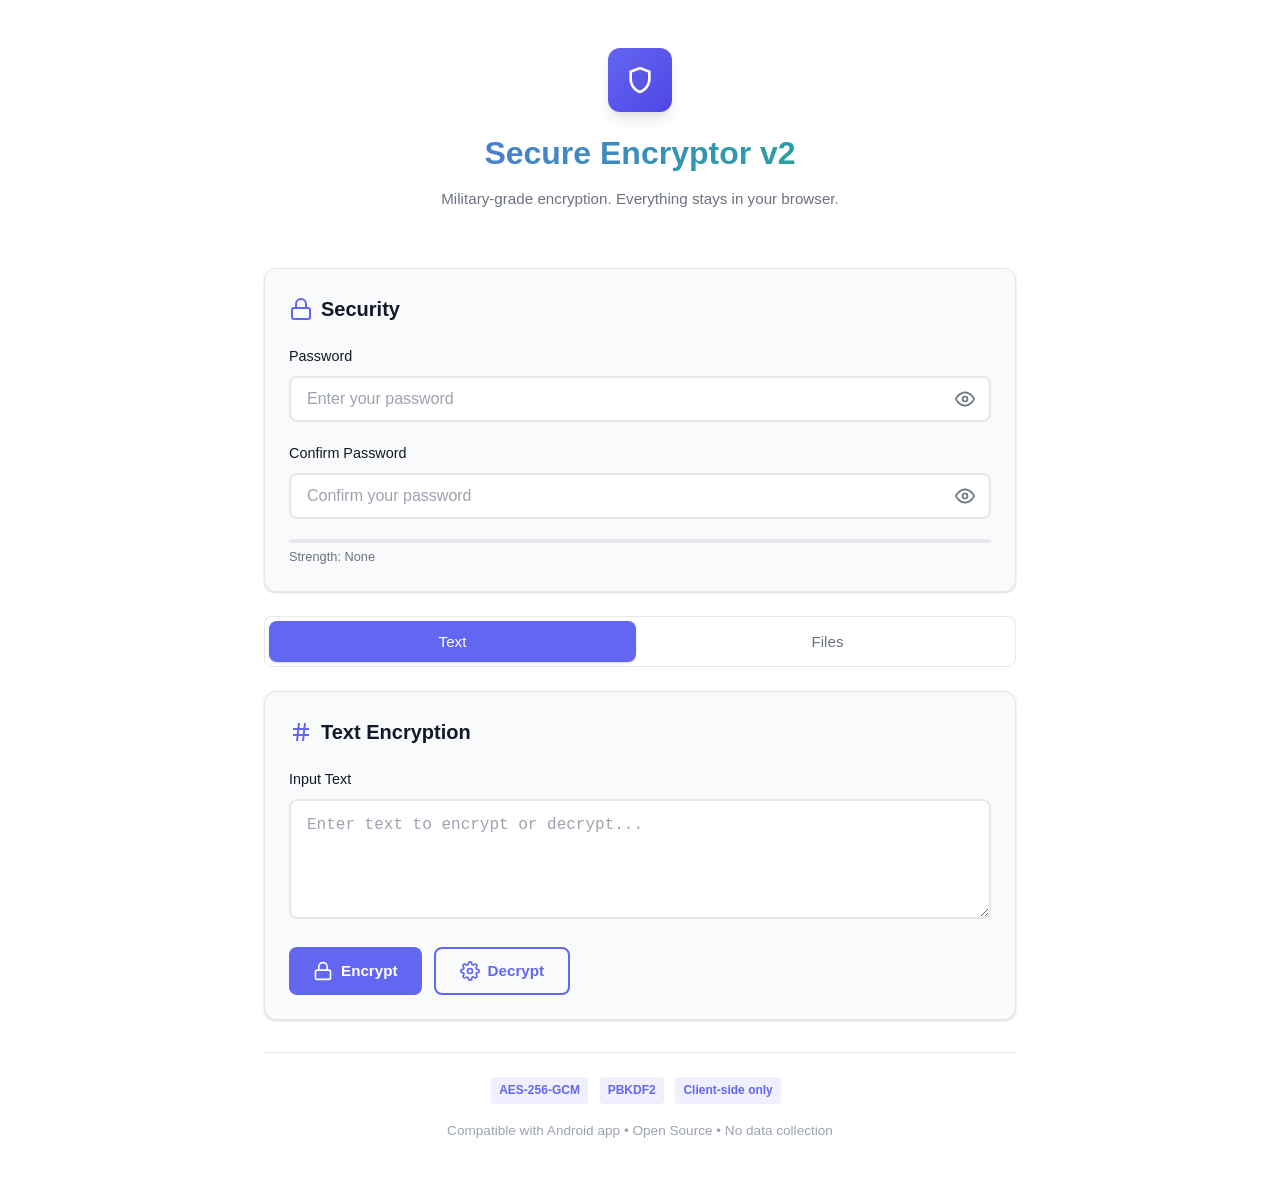
==== index.html @ 576542e4 "Add files via upload" ====
<!DOCTYPE html>
<html lang="en">
<head>
    <meta charset="UTF-8">
    <meta name="viewport" content="width=device-width, initial-scale=1.0">
    <meta name="description" content="Secure Encryptor - Military-grade AES-256-GCM encryption in your browser. No data sent to servers.">
    <meta name="theme-color" content="#6366f1">
    <title>Secure Encryptor v2</title>

    <link rel="stylesheet" href="css/style.css">
    <link rel="manifest" href="manifest.json">
    <link rel="icon" type="image/svg+xml" href="assets/icon.svg">
</head>
<body>
    <div class="container">
        <header>
            <div class="logo">
                <svg viewBox="0 0 24 24" aria-hidden="true">
                    <path d="M12 2L4 5v6.09c0 5.05 3.41 9.76 8 10.91 4.59-1.15 8-5.86 8-10.91V5l-8-3zm6 9.09c0 4-2.55 7.7-6 8.83-3.45-1.13-6-4.82-6-8.83v-4.7l6-2.25 6 2.25v4.7z"/>
                </svg>
            </div>
            <h1>Secure Encryptor v2</h1>
            <p class="subtitle">Military-grade encryption. Everything stays in your browser.</p>
        </header>

        <div id="alert" class="alert" role="alert" aria-live="polite"></div>

        <!-- Security Card -->
        <section class="card">
            <h2 class="card-title">
                <svg width="24" height="24" viewBox="0 0 24 24" fill="none" stroke="currentColor" stroke-width="2" aria-hidden="true">
                    <rect x="3" y="11" width="18" height="11" rx="2" ry="2"/>
                    <path d="M7 11V7a5 5 0 0 1 10 0v4"/>
                </svg>
                Security
            </h2>

            <div class="form-group">
                <label for="password">Password</label>
                <div class="password-wrapper">
                    <input type="password" id="password" placeholder="Enter your password" autocomplete="new-password">
                    <button type="button" class="toggle-password" onclick="app.togglePassword('password')" aria-label="Toggle password visibility">
                        <svg width="20" height="20" viewBox="0 0 24 24" fill="none" stroke="currentColor" stroke-width="2" aria-hidden="true">
                            <path d="M1 12s4-8 11-8 11 8 11 8-4 8-11 8-11-8-11-8z"/>
                            <circle cx="12" cy="12" r="3"/>
                        </svg>
                    </button>
                </div>
            </div>

            <div class="form-group">
                <label for="confirmPassword">Confirm Password</label>
                <div class="password-wrapper">
                    <input type="password" id="confirmPassword" placeholder="Confirm your password" autocomplete="new-password">
                    <button type="button" class="toggle-password" onclick="app.togglePassword('confirmPassword')" aria-label="Toggle password visibility">
                        <svg width="20" height="20" viewBox="0 0 24 24" fill="none" stroke="currentColor" stroke-width="2" aria-hidden="true">
                            <path d="M1 12s4-8 11-8 11 8 11 8-4 8-11 8-11-8-11-8z"/>
                            <circle cx="12" cy="12" r="3"/>
                        </svg>
                    </button>
                </div>
            </div>

            <div class="strength-meter">
                <div class="strength-bar" role="progressbar" aria-valuenow="0" aria-valuemin="0" aria-valuemax="100">
                    <div class="strength-fill" id="strengthFill"></div>
                </div>
                <div class="strength-text" id="strengthText">Strength: None</div>
            </div>
        </section>

        <!-- Tabs -->
        <nav class="tabs" role="tablist" aria-label="Encryption modes">
            <button class="tab active" role="tab" aria-selected="true" id="tab-text" onclick="app.switchTab('text')">Text</button>
            <button class="tab" role="tab" aria-selected="false" id="tab-file" onclick="app.switchTab('file')">Files</button>
        </nav>

        <!-- Text Tab -->
        <section id="textTab" class="tab-content active" role="tabpanel" aria-labelledby="tab-text">
            <div class="card">
                <h2 class="card-title">
                    <svg width="24" height="24" viewBox="0 0 24 24" fill="none" stroke="currentColor" stroke-width="2" aria-hidden="true">
                        <line x1="4" y1="9" x2="20" y2="9"/>
                        <line x1="4" y1="15" x2="20" y2="15"/>
                        <line x1="10" y1="3" x2="8" y2="21"/>
                        <line x1="16" y1="3" x2="14" y2="21"/>
                    </svg>
                    Text Encryption
                </h2>

                <div class="form-group">
                    <label for="inputText">Input Text</label>
                    <textarea id="inputText" placeholder="Enter text to encrypt or decrypt..."></textarea>
                </div>

                <div class="button-group">
                    <button class="btn-primary" onclick="app.encryptText()">
                        <svg width="20" height="20" viewBox="0 0 24 24" fill="none" stroke="currentColor" stroke-width="2" aria-hidden="true">
                            <rect x="3" y="11" width="18" height="11" rx="2" ry="2"/>
                            <path d="M7 11V7a5 5 0 0 1 10 0v4"/>
                        </svg>
                        Encrypt
                    </button>
                    <button class="btn-secondary" onclick="app.decryptText()">
                        <svg width="20" height="20" viewBox="0 0 24 24" fill="none" stroke="currentColor" stroke-width="2" aria-hidden="true">
                            <circle cx="12" cy="12" r="3"/>
                            <path d="M19.4 15a1.65 1.65 0 0 0 .33 1.82l.06.06a2 2 0 0 1 0 2.83 2 2 0 0 1-2.83 0l-.06-.06a1.65 1.65 0 0 0-1.82-.33 1.65 1.65 0 0 0-1 1.51V21a2 2 0 0 1-2 2 2 2 0 0 1-2-2v-.09A1.65 1.65 0 0 0 9 19.4a1.65 1.65 0 0 0-1.82.33l-.06.06a2 2 0 0 1-2.83 0 2 2 0 0 1 0-2.83l.06-.06a1.65 1.65 0 0 0 .33-1.82 1.65 1.65 0 0 0-1.51-1H3a2 2 0 0 1-2-2 2 2 0 0 1 2-2h.09A1.65 1.65 0 0 0 4.6 9a1.65 1.65 0 0 0-.33-1.82l-.06-.06a2 2 0 0 1 0-2.83 2 2 0 0 1 2.83 0l.06.06a1.65 1.65 0 0 0 1.82.33H9a1.65 1.65 0 0 0 1-1.51V3a2 2 0 0 1 2-2 2 2 0 0 1 2 2v.09a1.65 1.65 0 0 0 1 1.51 1.65 1.65 0 0 0 1.82-.33l.06-.06a2 2 0 0 1 2.83 0 2 2 0 0 1 0 2.83l-.06.06a1.65 1.65 0 0 0-.33 1.82V9a1.65 1.65 0 0 0 1.51 1H21a2 2 0 0 1 2 2 2 2 0 0 1-2 2h-.09a1.65 1.65 0 0 0-1.51 1z"/>
                        </svg>
                        Decrypt
                    </button>
                </div>

                <div id="textResult" class="result-box" aria-live="polite"></div>

                <div class="button-group" id="textResultActions" style="display: none;">
                    <button class="btn-text" onclick="app.copyResult()">
                        <svg width="20" height="20" viewBox="0 0 24 24" fill="none" stroke="currentColor" stroke-width="2" aria-hidden="true">
                            <rect x="9" y="9" width="13" height="13" rx="2" ry="2"/>
                            <path d="M5 15H4a2 2 0 0 1-2-2V4a2 2 0 0 1 2-2h9a2 2 0 0 1 2 2v1"/>
                        </svg>
                        Copy
                    </button>
                    <button class="btn-text" onclick="app.shareResult()">
                        <svg width="20" height="20" viewBox="0 0 24 24" fill="none" stroke="currentColor" stroke-width="2" aria-hidden="true">
                            <circle cx="18" cy="5" r="3"/>
                            <circle cx="6" cy="12" r="3"/>
                            <circle cx="18" cy="19" r="3"/>
                            <line x1="8.59" y1="13.51" x2="15.42" y2="17.49"/>
                            <line x1="15.41" y1="6.51" x2="8.59" y2="10.49"/>
                        </svg>
                        Share
                    </button>
                    <button class="btn-text" onclick="app.downloadResult()">
                        <svg width="20" height="20" viewBox="0 0 24 24" fill="none" stroke="currentColor" stroke-width="2" aria-hidden="true">
                            <path d="M21 15v4a2 2 0 0 1-2 2H5a2 2 0 0 1-2-2v-4"/>
                            <polyline points="7 10 12 15 17 10"/>
                            <line x1="12" y1="15" x2="12" y2="3"/>
                        </svg>
                        Download
                    </button>
                </div>
            </div>
        </section>

        <!-- File Tab -->
        <section id="fileTab" class="tab-content" role="tabpanel" aria-labelledby="tab-file" hidden>
            <div class="card">
                <h2 class="card-title">
                    <svg width="24" height="24" viewBox="0 0 24 24" fill="none" stroke="currentColor" stroke-width="2" aria-hidden="true">
                        <path d="M14 2H6a2 2 0 0 0-2 2v16a2 2 0 0 0 2 2h12a2 2 0 0 0 2-2V8z"/>
                        <polyline points="14 2 14 8 20 8"/>
                        <line x1="16" y1="13" x2="8" y2="13"/>
                        <line x1="16" y1="17" x2="8" y2="17"/>
                        <polyline points="10 9 9 9 8 9"/>
                    </svg>
                    File Encryption
                </h2>

                <div class="file-drop-zone" id="dropZone" onclick="document.getElementById('fileInput').click()">
                    <svg viewBox="0 0 24 24" aria-hidden="true">
                        <path d="M21 15v4a2 2 0 0 1-2 2H5a2 2 0 0 1-2-2v-4"/>
                        <polyline points="17 8 12 3 7 8"/>
                        <line x1="12" y1="3" x2="12" y2="15"/>
                    </svg>
                    <p><strong>Click to select file</strong> or drag and drop</p>
                    <p class="file-hint">Max file size: 2GB</p>
                    <input type="file" id="fileInput" hidden>
                </div>

                <div id="fileInfo" class="file-info" hidden>
                    <svg width="24" height="24" viewBox="0 0 24 24" fill="none" stroke="currentColor" stroke-width="2" aria-hidden="true">
                        <path d="M14 2H6a2 2 0 0 0-2 2v16a2 2 0 0 0 2 2h12a2 2 0 0 0 2-2V8z"/>
                        <polyline points="14 2 14 8 20 8"/>
                    </svg>
                    <span id="fileName">No file selected</span>
                </div>

                <div id="fileProgress" class="progress-container">
                    <div class="progress-bar" role="progressbar" aria-valuenow="0" aria-valuemin="0" aria-valuemax="100">
                        <div class="progress-fill" id="fileProgressFill"></div>
                    </div>
                    <div class="progress-text" id="fileProgressText">0%</div>
                </div>

                <div class="button-group">
                    <button class="btn-primary" id="encryptFileBtn" onclick="app.encryptFile()" disabled>
                        <svg width="20" height="20" viewBox="0 0 24 24" fill="none" stroke="currentColor" stroke-width="2" aria-hidden="true">
                            <rect x="3" y="11" width="18" height="11" rx="2" ry="2"/>
                            <path d="M7 11V7a5 5 0 0 1 10 0v4"/>
                        </svg>
                        Encrypt File
                    </button>
                    <button class="btn-secondary" id="decryptFileBtn" onclick="app.decryptFile()" disabled>
                        <svg width="20" height="20" viewBox="0 0 24 24" fill="none" stroke="currentColor" stroke-width="2" aria-hidden="true">
                            <circle cx="12" cy="12" r="3"/>
                            <path d="M19.4 15a1.65 1.65 0 0 0 .33 1.82l.06.06a2 2 0 0 1 0 2.83 2 2 0 0 1-2.83 0l-.06-.06a1.65 1.65 0 0 0-1.82-.33 1.65 1.65 0 0 0-1 1.51V21a2 2 0 0 1-2 2 2 2 0 0 1-2-2v-.09A1.65 1.65 0 0 0 9 19.4a1.65 1.65 0 0 0-1.82.33l-.06.06a2 2 0 0 1-2.83 0 2 2 0 0 1 0-2.83l.06-.06a1.65 1.65 0 0 0 .33-1.82 1.65 1.65 0 0 0-1.51-1H3a2 2 0 0 1-2-2 2 2 0 0 1 2-2h.09A1.65 1.65 0 0 0 4.6 9a1.65 1.65 0 0 0-.33-1.82l-.06-.06a2 2 0 0 1 0-2.83 2 2 0 0 1 2.83 0l.06.06a1.65 1.65 0 0 0 1.82.33H9a1.65 1.65 0 0 0 1-1.51V3a2 2 0 0 1 2-2 2 2 0 0 1 2 2v.09a1.65 1.65 0 0 0 1 1.51 1.65 1.65 0 0 0 1.82-.33l.06-.06a2 2 0 0 1 2.83 0 2 2 0 0 1 0 2.83l-.06.06a1.65 1.65 0 0 0-.33 1.82V9a1.65 1.65 0 0 0 1.51 1H21a2 2 0 0 1 2 2 2 2 0 0 1-2 2h-.09a1.65 1.65 0 0 0-1.51 1z"/>
                        </svg>
                        Decrypt File
                    </button>
                </div>
            </div>
        </section>

        <footer>
            <span class="badge">AES-256-GCM</span>
            <span class="badge">PBKDF2</span>
            <span class="badge">Client-side only</span>
            <p>Compatible with Android app • Open Source • No data collection</p>
        </footer>
    </div>

    <script src="js/crypto.js"></script>
    <script src="js/app.js"></script>
</body>
</html>
---- css/style.css ----
/* CSS Variables */
:root {
    --primary: #6366f1;
    --primary-dark: #4f46e5;
    --primary-light: #818cf8;
    --accent: #10b981;
    --error: #ef4444;
    --warning: #f59e0b;
    --surface: #f9fafb;
    --background: #ffffff;
    --text-primary: #111827;
    --text-secondary: #6b7280;
    --text-tertiary: #9ca3af;
    --border: #e5e7eb;
    --shadow: 0 1px 3px 0 rgba(0, 0, 0, 0.1), 0 1px 2px 0 rgba(0, 0, 0, 0.06);
    --shadow-lg: 0 10px 15px -3px rgba(0, 0, 0, 0.1), 0 4px 6px -2px rgba(0, 0, 0, 0.05);
    --radius: 12px;
    --radius-sm: 8px;
    --transition: all 0.2s ease;
}

/* Dark Mode */
@media (prefers-color-scheme: dark) {
    :root {
        --surface: #1f2937;
        --background: #111827;
        --text-primary: #f9fafb;
        --text-secondary: #d1d5db;
        --text-tertiary: #9ca3af;
        --border: #374151;
    }
}

/* Reset & Base */
* {
    margin: 0;
    padding: 0;
    box-sizing: border-box;
}

html {
    scroll-behavior: smooth;
}

body {
    font-family: -apple-system, BlinkMacSystemFont, 'Segoe UI', Roboto, Oxygen, Ubuntu, Cantarell, sans-serif;
    background: var(--background);
    color: var(--text-primary);
    line-height: 1.6;
    min-height: 100vh;
    -webkit-font-smoothing: antialiased;
    -moz-osx-font-smoothing: grayscale;
}

/* Container */
.container {
    max-width: 800px;
    margin: 0 auto;
    padding: 24px;
}

/* Header */
header {
    text-align: center;
    margin-bottom: 32px;
    padding: 24px 0;
    animation: fadeIn 0.5s ease;
}

@keyframes fadeIn {
    from { opacity: 0; transform: translateY(-10px); }
    to { opacity: 1; transform: translateY(0); }
}

.logo {
    width: 64px;
    height: 64px;
    background: linear-gradient(135deg, var(--primary), var(--primary-dark));
    border-radius: var(--radius);
    display: flex;
    align-items: center;
    justify-content: center;
    margin: 0 auto 16px;
    box-shadow: var(--shadow-lg);
    transition: var(--transition);
}

.logo:hover {
    transform: scale(1.05);
}

.logo svg {
    width: 32px;
    height: 32px;
    fill: white;
}

h1 {
    font-size: 2rem;
    font-weight: 800;
    background: linear-gradient(135deg, var(--primary), var(--accent));
    -webkit-background-clip: text;
    -webkit-text-fill-color: transparent;
    background-clip: text;
    margin-bottom: 8px;
}

.subtitle {
    color: var(--text-secondary);
    font-size: 0.95rem;
}

/* Cards */
.card {
    background: var(--surface);
    border-radius: var(--radius);
    padding: 24px;
    margin-bottom: 24px;
    box-shadow: var(--shadow);
    border: 1px solid var(--border);
    transition: var(--transition);
}

.card:hover {
    box-shadow: var(--shadow-lg);
}

.card-title {
    font-size: 1.25rem;
    font-weight: 600;
    margin-bottom: 20px;
    display: flex;
    align-items: center;
    gap: 8px;
    color: var(--text-primary);
}

.card-title svg {
    color: var(--primary);
}

/* Form Elements */
.form-group {
    margin-bottom: 20px;
}

label {
    display: block;
    font-weight: 500;
    margin-bottom: 8px;
    color: var(--text-primary);
    font-size: 0.9rem;
}

input[type="password"],
input[type="text"],
textarea {
    width: 100%;
    padding: 12px 16px;
    border: 2px solid var(--border);
    border-radius: var(--radius-sm);
    background: var(--background);
    color: var(--text-primary);
    font-size: 1rem;
    transition: var(--transition);
    font-family: inherit;
}

input:focus,
textarea:focus {
    outline: none;
    border-color: var(--primary);
    box-shadow: 0 0 0 3px rgba(99, 102, 241, 0.1);
}

input::placeholder,
textarea::placeholder {
    color: var(--text-tertiary);
}

/* Password Input */
.password-wrapper {
    position: relative;
}

.toggle-password {
    position: absolute;
    right: 12px;
    top: 50%;
    transform: translateY(-50%);
    background: none;
    border: none;
    cursor: pointer;
    color: var(--text-secondary);
    padding: 4px;
    border-radius: 4px;
    transition: var(--transition);
    display: flex;
    align-items: center;
    justify-content: center;
}

.toggle-password:hover {
    background: var(--border);
    color: var(--text-primary);
}

/* Strength Meter */
.strength-meter {
    margin-top: 8px;
}

.strength-bar {
    height: 4px;
    background: var(--border);
    border-radius: 2px;
    overflow: hidden;
    margin-bottom: 4px;
}

.strength-fill {
    height: 100%;
    width: 0%;
    transition: width 0.3s ease, background 0.3s ease;
    border-radius: 2px;
}

.strength-text {
    font-size: 0.8rem;
    color: var(--text-secondary);
    font-weight: 500;
}

/* Tabs */
.tabs {
    display: flex;
    gap: 8px;
    margin-bottom: 24px;
    background: var(--background);
    padding: 4px;
    border-radius: var(--radius-sm);
    border: 1px solid var(--border);
}

.tab {
    flex: 1;
    padding: 12px;
    border: none;
    background: transparent;
    color: var(--text-secondary);
    font-weight: 500;
    cursor: pointer;
    border-radius: var(--radius-sm);
    transition: var(--transition);
    font-size: 0.95rem;
}

.tab:hover {
    background: rgba(99, 102, 241, 0.05);
    color: var(--primary);
}

.tab.active {
    background: var(--primary);
    color: white;
    box-shadow: var(--shadow);
}

/* Tab Content */
.tab-content {
    display: none;
    animation: slideIn 0.3s ease;
}

.tab-content.active {
    display: block;
}

@keyframes slideIn {
    from { opacity: 0; transform: translateY(10px); }
    to { opacity: 1; transform: translateY(0); }
}

/* Textarea */
textarea {
    min-height: 120px;
    resize: vertical;
    font-family: 'Courier New', Consolas, monospace;
    line-height: 1.5;
}

/* Buttons */
.button-group {
    display: flex;
    gap: 12px;
    margin-top: 16px;
    flex-wrap: wrap;
}

button {
    padding: 12px 24px;
    border: none;
    border-radius: var(--radius-sm);
    font-weight: 600;
    cursor: pointer;
    transition: var(--transition);
    display: inline-flex;
    align-items: center;
    justify-content: center;
    gap: 8px;
    font-size: 0.95rem;
    font-family: inherit;
}

button:focus-visible {
    outline: 2px solid var(--primary);
    outline-offset: 2px;
}

button:disabled {
    opacity: 0.5;
    cursor: not-allowed;
}

.btn-primary {
    background: var(--primary);
    color: white;
}

.btn-primary:hover:not(:disabled) {
    background: var(--primary-dark);
    transform: translateY(-1px);
    box-shadow: var(--shadow);
}

.btn-primary:active:not(:disabled) {
    transform: translateY(0);
}

.btn-secondary {
    background: transparent;
    color: var(--primary);
    border: 2px solid var(--primary);
}

.btn-secondary:hover:not(:disabled) {
    background: rgba(99, 102, 241, 0.1);
}

.btn-text {
    background: transparent;
    color: var(--text-secondary);
    padding: 8px 16px;
}

.btn-text:hover {
    color: var(--text-primary);
    background: var(--border);
}

/* File Drop Zone */
.file-drop-zone {
    border: 2px dashed var(--border);
    border-radius: var(--radius);
    padding: 40px;
    text-align: center;
    cursor: pointer;
    transition: var(--transition);
    background: var(--background);
}

.file-drop-zone:hover,
.file-drop-zone.dragover {
    border-color: var(--primary);
    background: rgba(99, 102, 241, 0.05);
}

.file-drop-zone svg {
    width: 48px;
    height: 48px;
    color: var(--text-tertiary);
    margin-bottom: 12px;
    transition: var(--transition);
}

.file-drop-zone:hover svg {
    color: var(--primary);
    transform: scale(1.1);
}

.file-drop-zone p {
    margin: 0;
    color: var(--text-secondary);
}

.file-drop-zone strong {
    color: var(--text-primary);
}

.file-hint {
    color: var(--text-tertiary) !important;
    font-size: 0.85rem;
    margin-top: 8px !important;
}

/* File Info */
.file-info {
    margin-top: 16px;
    padding: 12px;
    background: var(--background);
    border-radius: var(--radius-sm);
    display: flex;
    align-items: center;
    gap: 12px;
    border: 1px solid var(--border);
    animation: slideIn 0.3s ease;
}

.file-info svg {
    color: var(--primary);
    flex-shrink: 0;
}

/* Progress */
.progress-container {
    margin-top: 16px;
    display: none;
}

.progress-container.active {
    display: block;
    animation: fadeIn 0.3s ease;
}

.progress-bar {
    height: 8px;
    background: var(--border);
    border-radius: 4px;
    overflow: hidden;
}

.progress-fill {
    height: 100%;
    background: linear-gradient(90deg, var(--primary), var(--accent));
    width: 0%;
    transition: width 0.3s ease;
    border-radius: 4px;
}

.progress-text {
    text-align: center;
    margin-top: 8px;
    font-size: 0.9rem;
    color: var(--text-secondary);
    font-weight: 600;
}

/* Result Box */
.result-box {
    margin-top: 16px;
    padding: 16px;
    background: var(--background);
    border: 2px solid var(--border);
    border-radius: var(--radius-sm);
    font-family: 'Courier New', Consolas, monospace;
    font-size: 0.9rem;
    word-break: break-all;
    max-height: 200px;
    overflow-y: auto;
    display: none;
    line-height: 1.5;
    color: var(--text-primary);
}

.result-box.active {
    display: block;
    animation: slideIn 0.3s ease;
}

/* Alert */
.alert {
    padding: 12px 16px;
    border-radius: var(--radius-sm);
    margin-bottom: 16px;
    display: none;
    align-items: center;
    gap: 8px;
    font-weight: 500;
    animation: slideIn 0.3s ease;
}

.alert.active {
    display: flex;
}

.alert-success {
    background: rgba(16, 185, 129, 0.1);
    border: 1px solid var(--accent);
    color: #059669;
}

.alert-error {
    background: rgba(239, 68, 68, 0.1);
    border: 1px solid var(--error);
    color: #dc2626;
}

/* Footer */
footer {
    text-align: center;
    padding: 24px;
    color: var(--text-tertiary);
    font-size: 0.85rem;
    border-top: 1px solid var(--border);
    margin-top: 32px;
}

footer p {
    margin-top: 12px;
}

/* Badges */
.badge {
    display: inline-flex;
    align-items: center;
    gap: 4px;
    padding: 4px 8px;
    background: rgba(99, 102, 241, 0.1);
    color: var(--primary);
    border-radius: 4px;
    font-size: 0.75rem;
    font-weight: 600;
    margin-right: 8px;
    margin-bottom: 4px;
}

/* Scrollbar Styling */
::-webkit-scrollbar {
    width: 8px;
    height: 8px;
}

::-webkit-scrollbar-track {
    background: var(--surface);
    border-radius: 4px;
}

::-webkit-scrollbar-thumb {
    background: var(--border);
    border-radius: 4px;
}

::-webkit-scrollbar-thumb:hover {
    background: var(--text-tertiary);
}

/* Mobile Responsive */
@media (max-width: 640px) {
    .container {
        padding: 16px;
    }

    h1 {
        font-size: 1.5rem;
    }

    .card {
        padding: 16px;
    }

    .button-group {
        flex-direction: column;
    }

    button {
        width: 100%;
    }

    .tabs {
        flex-direction: row;
    }

    .file-drop-zone {
        padding: 24px 16px;
    }
}

/* Print Styles */
@media print {
    .button-group,
    .tabs,
    footer {
        display: none !important;
    }

    .card {
        box-shadow: none;
        border: 1px solid #000;
    }
}

/* Reduced Motion */
@media (prefers-reduced-motion: reduce) {
    *,
    *::before,
    *::after {
        animation-duration: 0.01ms !important;
        animation-iteration-count: 1 !important;
        transition-duration: 0.01ms !important;
        scroll-behavior: auto !important;
    }
}

/* Focus Visible */
:focus-visible {
    outline: 2px solid var(--primary);
    outline-offset: 2px;
}

/* High Contrast Mode */
@media (prefers-contrast: high) {
    :root {
        --primary: #0000ff;
        --text-primary: #000000;
        --border: #000000;
    }
}
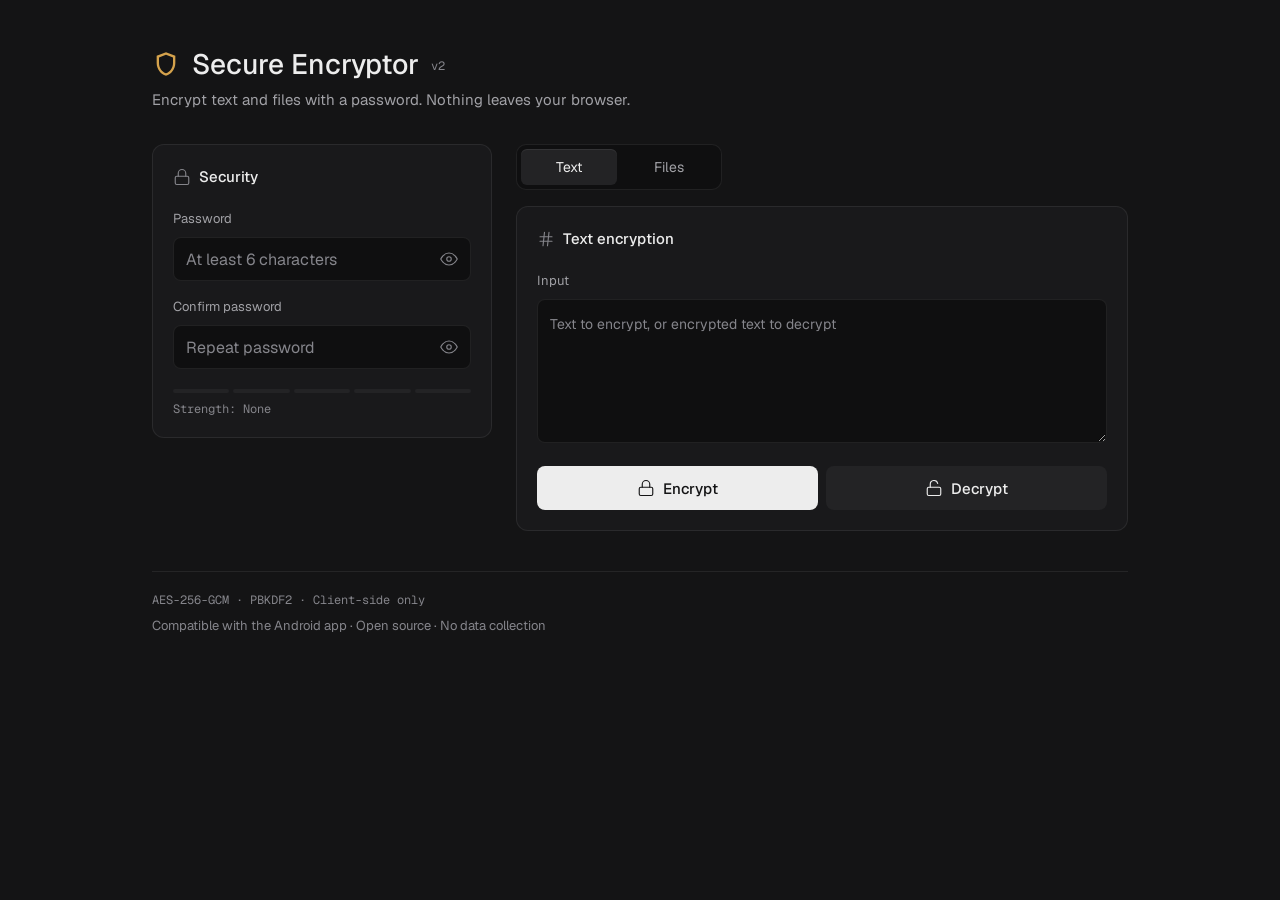
==== commit b655321c: "Unslop web and Android UI: graphite surfaces, brass accent, five-pin strength meter Web: two-pane la" ====
--- a/index.html
+++ b/index.html
@@ -3,10 +3,11 @@
 <head>
     <meta charset="UTF-8">
     <meta name="viewport" content="width=device-width, initial-scale=1.0">
-    <meta name="description" content="Secure Encryptor - Military-grade AES-256-GCM encryption in your browser. No data sent to servers.">
-    <meta name="theme-color" content="#6366f1">
-    <title>Secure Encryptor v2</title>
-
+    <meta name="description" content="Secure Encryptor - AES-256-GCM encryption in your browser. Nothing is sent to a server.">
+    <meta name="theme-color" content="#141415">
+    <title>Secure Encryptor</title>
+
+    <link rel="preload" href="assets/fonts/geist-latin-wght-normal.woff2" as="font" type="font/woff2" crossorigin>
     <link rel="stylesheet" href="css/style.css">
     <link rel="manifest" href="manifest.json">
     <link rel="icon" type="image/svg+xml" href="assets/icon.svg">
@@ -14,202 +15,204 @@
 <body>
     <div class="container">
         <header>
-            <div class="logo">
-                <svg viewBox="0 0 24 24" aria-hidden="true">
+            <div class="title-row">
+                <svg class="logo" viewBox="0 0 24 24" aria-hidden="true">
                     <path d="M12 2L4 5v6.09c0 5.05 3.41 9.76 8 10.91 4.59-1.15 8-5.86 8-10.91V5l-8-3zm6 9.09c0 4-2.55 7.7-6 8.83-3.45-1.13-6-4.82-6-8.83v-4.7l6-2.25 6 2.25v4.7z"/>
                 </svg>
+                <h1>Secure Encryptor</h1>
+                <span class="version">v2</span>
             </div>
-            <h1>Secure Encryptor v2</h1>
-            <p class="subtitle">Military-grade encryption. Everything stays in your browser.</p>
+            <p class="subtitle">Encrypt text and files with a password. Nothing leaves your browser.</p>
         </header>
 
         <div id="alert" class="alert" role="alert" aria-live="polite"></div>
 
-        <!-- Security Card -->
-        <section class="card">
-            <h2 class="card-title">
-                <svg width="24" height="24" viewBox="0 0 24 24" fill="none" stroke="currentColor" stroke-width="2" aria-hidden="true">
-                    <rect x="3" y="11" width="18" height="11" rx="2" ry="2"/>
-                    <path d="M7 11V7a5 5 0 0 1 10 0v4"/>
-                </svg>
-                Security
-            </h2>
-
-            <div class="form-group">
-                <label for="password">Password</label>
-                <div class="password-wrapper">
-                    <input type="password" id="password" placeholder="Enter your password" autocomplete="new-password">
-                    <button type="button" class="toggle-password" onclick="app.togglePassword('password')" aria-label="Toggle password visibility">
-                        <svg width="20" height="20" viewBox="0 0 24 24" fill="none" stroke="currentColor" stroke-width="2" aria-hidden="true">
-                            <path d="M1 12s4-8 11-8 11 8 11 8-4 8-11 8-11-8-11-8z"/>
-                            <circle cx="12" cy="12" r="3"/>
-                        </svg>
-                    </button>
+        <div class="layout">
+            <!-- Security Card -->
+            <section class="card">
+                <h2 class="card-title">
+                    <svg class="i" viewBox="0 0 24 24" aria-hidden="true">
+                        <rect x="3" y="11" width="18" height="11" rx="2" ry="2"/>
+                        <path d="M7 11V7a5 5 0 0 1 10 0v4"/>
+                    </svg>
+                    Security
+                </h2>
+
+                <div class="form-group">
+                    <label for="password">Password</label>
+                    <div class="password-wrapper">
+                        <input type="password" id="password" placeholder="At least 6 characters" autocomplete="new-password">
+                        <button type="button" class="toggle-password" onclick="app.togglePassword('password')" aria-label="Show password">
+                            <svg class="i" viewBox="0 0 24 24" aria-hidden="true">
+                                <path d="M1 12s4-8 11-8 11 8 11 8-4 8-11 8-11-8-11-8z"/>
+                                <circle cx="12" cy="12" r="3"/>
+                            </svg>
+                        </button>
+                    </div>
                 </div>
-            </div>
-
-            <div class="form-group">
-                <label for="confirmPassword">Confirm Password</label>
-                <div class="password-wrapper">
-                    <input type="password" id="confirmPassword" placeholder="Confirm your password" autocomplete="new-password">
-                    <button type="button" class="toggle-password" onclick="app.togglePassword('confirmPassword')" aria-label="Toggle password visibility">
-                        <svg width="20" height="20" viewBox="0 0 24 24" fill="none" stroke="currentColor" stroke-width="2" aria-hidden="true">
-                            <path d="M1 12s4-8 11-8 11 8 11 8-4 8-11 8-11-8-11-8z"/>
-                            <circle cx="12" cy="12" r="3"/>
-                        </svg>
-                    </button>
+
+                <div class="form-group">
+                    <label for="confirmPassword">Confirm password</label>
+                    <div class="password-wrapper">
+                        <input type="password" id="confirmPassword" placeholder="Repeat password" autocomplete="new-password">
+                        <button type="button" class="toggle-password" onclick="app.togglePassword('confirmPassword')" aria-label="Show password">
+                            <svg class="i" viewBox="0 0 24 24" aria-hidden="true">
+                                <path d="M1 12s4-8 11-8 11 8 11 8-4 8-11 8-11-8-11-8z"/>
+                                <circle cx="12" cy="12" r="3"/>
+                            </svg>
+                        </button>
+                    </div>
                 </div>
-            </div>
-
-            <div class="strength-meter">
-                <div class="strength-bar" role="progressbar" aria-valuenow="0" aria-valuemin="0" aria-valuemax="100">
-                    <div class="strength-fill" id="strengthFill"></div>
+
+                <div class="strength">
+                    <div class="pins" id="strengthPins" role="progressbar" aria-label="Password strength" aria-valuenow="0" aria-valuemin="0" aria-valuemax="100" data-level="0">
+                        <i></i><i></i><i></i><i></i><i></i>
+                    </div>
+                    <div class="strength-text" id="strengthText">Strength: None</div>
                 </div>
-                <div class="strength-text" id="strengthText">Strength: None</div>
-            </div>
-        </section>
-
-        <!-- Tabs -->
-        <nav class="tabs" role="tablist" aria-label="Encryption modes">
-            <button class="tab active" role="tab" aria-selected="true" id="tab-text" onclick="app.switchTab('text')">Text</button>
-            <button class="tab" role="tab" aria-selected="false" id="tab-file" onclick="app.switchTab('file')">Files</button>
-        </nav>
-
-        <!-- Text Tab -->
-        <section id="textTab" class="tab-content active" role="tabpanel" aria-labelledby="tab-text">
-            <div class="card">
-                <h2 class="card-title">
-                    <svg width="24" height="24" viewBox="0 0 24 24" fill="none" stroke="currentColor" stroke-width="2" aria-hidden="true">
-                        <line x1="4" y1="9" x2="20" y2="9"/>
-                        <line x1="4" y1="15" x2="20" y2="15"/>
-                        <line x1="10" y1="3" x2="8" y2="21"/>
-                        <line x1="16" y1="3" x2="14" y2="21"/>
-                    </svg>
-                    Text Encryption
-                </h2>
-
-                <div class="form-group">
-                    <label for="inputText">Input Text</label>
-                    <textarea id="inputText" placeholder="Enter text to encrypt or decrypt..."></textarea>
-                </div>
-
-                <div class="button-group">
-                    <button class="btn-primary" onclick="app.encryptText()">
-                        <svg width="20" height="20" viewBox="0 0 24 24" fill="none" stroke="currentColor" stroke-width="2" aria-hidden="true">
-                            <rect x="3" y="11" width="18" height="11" rx="2" ry="2"/>
-                            <path d="M7 11V7a5 5 0 0 1 10 0v4"/>
-                        </svg>
-                        Encrypt
-                    </button>
-                    <button class="btn-secondary" onclick="app.decryptText()">
-                        <svg width="20" height="20" viewBox="0 0 24 24" fill="none" stroke="currentColor" stroke-width="2" aria-hidden="true">
-                            <circle cx="12" cy="12" r="3"/>
-                            <path d="M19.4 15a1.65 1.65 0 0 0 .33 1.82l.06.06a2 2 0 0 1 0 2.83 2 2 0 0 1-2.83 0l-.06-.06a1.65 1.65 0 0 0-1.82-.33 1.65 1.65 0 0 0-1 1.51V21a2 2 0 0 1-2 2 2 2 0 0 1-2-2v-.09A1.65 1.65 0 0 0 9 19.4a1.65 1.65 0 0 0-1.82.33l-.06.06a2 2 0 0 1-2.83 0 2 2 0 0 1 0-2.83l.06-.06a1.65 1.65 0 0 0 .33-1.82 1.65 1.65 0 0 0-1.51-1H3a2 2 0 0 1-2-2 2 2 0 0 1 2-2h.09A1.65 1.65 0 0 0 4.6 9a1.65 1.65 0 0 0-.33-1.82l-.06-.06a2 2 0 0 1 0-2.83 2 2 0 0 1 2.83 0l.06.06a1.65 1.65 0 0 0 1.82.33H9a1.65 1.65 0 0 0 1-1.51V3a2 2 0 0 1 2-2 2 2 0 0 1 2 2v.09a1.65 1.65 0 0 0 1 1.51 1.65 1.65 0 0 0 1.82-.33l.06-.06a2 2 0 0 1 2.83 0 2 2 0 0 1 0 2.83l-.06.06a1.65 1.65 0 0 0-.33 1.82V9a1.65 1.65 0 0 0 1.51 1H21a2 2 0 0 1 2 2 2 2 0 0 1-2 2h-.09a1.65 1.65 0 0 0-1.51 1z"/>
-                        </svg>
-                        Decrypt
-                    </button>
-                </div>
-
-                <div id="textResult" class="result-box" aria-live="polite"></div>
-
-                <div class="button-group" id="textResultActions" style="display: none;">
-                    <button class="btn-text" onclick="app.copyResult()">
-                        <svg width="20" height="20" viewBox="0 0 24 24" fill="none" stroke="currentColor" stroke-width="2" aria-hidden="true">
-                            <rect x="9" y="9" width="13" height="13" rx="2" ry="2"/>
-                            <path d="M5 15H4a2 2 0 0 1-2-2V4a2 2 0 0 1 2-2h9a2 2 0 0 1 2 2v1"/>
-                        </svg>
-                        Copy
-                    </button>
-                    <button class="btn-text" onclick="app.shareResult()">
-                        <svg width="20" height="20" viewBox="0 0 24 24" fill="none" stroke="currentColor" stroke-width="2" aria-hidden="true">
-                            <circle cx="18" cy="5" r="3"/>
-                            <circle cx="6" cy="12" r="3"/>
-                            <circle cx="18" cy="19" r="3"/>
-                            <line x1="8.59" y1="13.51" x2="15.42" y2="17.49"/>
-                            <line x1="15.41" y1="6.51" x2="8.59" y2="10.49"/>
-                        </svg>
-                        Share
-                    </button>
-                    <button class="btn-text" onclick="app.downloadResult()">
-                        <svg width="20" height="20" viewBox="0 0 24 24" fill="none" stroke="currentColor" stroke-width="2" aria-hidden="true">
-                            <path d="M21 15v4a2 2 0 0 1-2 2H5a2 2 0 0 1-2-2v-4"/>
-                            <polyline points="7 10 12 15 17 10"/>
-                            <line x1="12" y1="15" x2="12" y2="3"/>
-                        </svg>
-                        Download
-                    </button>
-                </div>
-            </div>
-        </section>
-
-        <!-- File Tab -->
-        <section id="fileTab" class="tab-content" role="tabpanel" aria-labelledby="tab-file" hidden>
-            <div class="card">
-                <h2 class="card-title">
-                    <svg width="24" height="24" viewBox="0 0 24 24" fill="none" stroke="currentColor" stroke-width="2" aria-hidden="true">
-                        <path d="M14 2H6a2 2 0 0 0-2 2v16a2 2 0 0 0 2 2h12a2 2 0 0 0 2-2V8z"/>
-                        <polyline points="14 2 14 8 20 8"/>
-                        <line x1="16" y1="13" x2="8" y2="13"/>
-                        <line x1="16" y1="17" x2="8" y2="17"/>
-                        <polyline points="10 9 9 9 8 9"/>
-                    </svg>
-                    File Encryption
-                </h2>
-
-                <div class="file-drop-zone" id="dropZone" onclick="document.getElementById('fileInput').click()">
-                    <svg viewBox="0 0 24 24" aria-hidden="true">
-                        <path d="M21 15v4a2 2 0 0 1-2 2H5a2 2 0 0 1-2-2v-4"/>
-                        <polyline points="17 8 12 3 7 8"/>
-                        <line x1="12" y1="3" x2="12" y2="15"/>
-                    </svg>
-                    <p><strong>Click to select file</strong> or drag and drop</p>
-                    <p class="file-hint">Max file size: 2GB</p>
-                    <input type="file" id="fileInput" hidden>
-                </div>
-
-                <div id="fileInfo" class="file-info" hidden>
-                    <svg width="24" height="24" viewBox="0 0 24 24" fill="none" stroke="currentColor" stroke-width="2" aria-hidden="true">
-                        <path d="M14 2H6a2 2 0 0 0-2 2v16a2 2 0 0 0 2 2h12a2 2 0 0 0 2-2V8z"/>
-                        <polyline points="14 2 14 8 20 8"/>
-                    </svg>
-                    <span id="fileName">No file selected</span>
-                </div>
-
-                <div id="fileProgress" class="progress-container">
-                    <div class="progress-bar" role="progressbar" aria-valuenow="0" aria-valuemin="0" aria-valuemax="100">
-                        <div class="progress-fill" id="fileProgressFill"></div>
-                    </div>
-                    <div class="progress-text" id="fileProgressText">0%</div>
-                </div>
-
-                <div class="button-group">
-                    <button class="btn-primary" id="encryptFileBtn" onclick="app.encryptFile()" disabled>
-                        <svg width="20" height="20" viewBox="0 0 24 24" fill="none" stroke="currentColor" stroke-width="2" aria-hidden="true">
-                            <rect x="3" y="11" width="18" height="11" rx="2" ry="2"/>
-                            <path d="M7 11V7a5 5 0 0 1 10 0v4"/>
-                        </svg>
-                        Encrypt File
-                    </button>
-                    <button class="btn-secondary" id="decryptFileBtn" onclick="app.decryptFile()" disabled>
-                        <svg width="20" height="20" viewBox="0 0 24 24" fill="none" stroke="currentColor" stroke-width="2" aria-hidden="true">
-                            <circle cx="12" cy="12" r="3"/>
-                            <path d="M19.4 15a1.65 1.65 0 0 0 .33 1.82l.06.06a2 2 0 0 1 0 2.83 2 2 0 0 1-2.83 0l-.06-.06a1.65 1.65 0 0 0-1.82-.33 1.65 1.65 0 0 0-1 1.51V21a2 2 0 0 1-2 2 2 2 0 0 1-2-2v-.09A1.65 1.65 0 0 0 9 19.4a1.65 1.65 0 0 0-1.82.33l-.06.06a2 2 0 0 1-2.83 0 2 2 0 0 1 0-2.83l.06-.06a1.65 1.65 0 0 0 .33-1.82 1.65 1.65 0 0 0-1.51-1H3a2 2 0 0 1-2-2 2 2 0 0 1 2-2h.09A1.65 1.65 0 0 0 4.6 9a1.65 1.65 0 0 0-.33-1.82l-.06-.06a2 2 0 0 1 0-2.83 2 2 0 0 1 2.83 0l.06.06a1.65 1.65 0 0 0 1.82.33H9a1.65 1.65 0 0 0 1-1.51V3a2 2 0 0 1 2-2 2 2 0 0 1 2 2v.09a1.65 1.65 0 0 0 1 1.51 1.65 1.65 0 0 0 1.82-.33l.06-.06a2 2 0 0 1 2.83 0 2 2 0 0 1 0 2.83l-.06.06a1.65 1.65 0 0 0-.33 1.82V9a1.65 1.65 0 0 0 1.51 1H21a2 2 0 0 1 2 2 2 2 0 0 1-2 2h-.09a1.65 1.65 0 0 0-1.51 1z"/>
-                        </svg>
-                        Decrypt File
-                    </button>
-                </div>
-            </div>
-        </section>
+            </section>
+
+            <main>
+                <!-- Tabs -->
+                <nav class="tabs" role="tablist" aria-label="Encryption modes">
+                    <button class="tab active" role="tab" aria-selected="true" id="tab-text" onclick="app.switchTab('text')">Text</button>
+                    <button class="tab" role="tab" aria-selected="false" id="tab-file" onclick="app.switchTab('file')">Files</button>
+                </nav>
+
+                <!-- Text Tab -->
+                <section id="textTab" class="tab-content active" role="tabpanel" aria-labelledby="tab-text">
+                    <div class="card">
+                        <h2 class="card-title">
+                            <svg class="i" viewBox="0 0 24 24" aria-hidden="true">
+                                <line x1="4" y1="9" x2="20" y2="9"/>
+                                <line x1="4" y1="15" x2="20" y2="15"/>
+                                <line x1="10" y1="3" x2="8" y2="21"/>
+                                <line x1="16" y1="3" x2="14" y2="21"/>
+                            </svg>
+                            Text encryption
+                        </h2>
+
+                        <div class="form-group">
+                            <label for="inputText">Input</label>
+                            <textarea id="inputText" placeholder="Text to encrypt, or encrypted text to decrypt"></textarea>
+                        </div>
+
+                        <div class="button-group">
+                            <button class="btn-primary" onclick="app.encryptText()">
+                                <svg class="i" viewBox="0 0 24 24" aria-hidden="true">
+                                    <rect x="3" y="11" width="18" height="11" rx="2" ry="2"/>
+                                    <path d="M7 11V7a5 5 0 0 1 10 0v4"/>
+                                </svg>
+                                Encrypt
+                            </button>
+                            <button class="btn-secondary" onclick="app.decryptText()">
+                                <svg class="i" viewBox="0 0 24 24" aria-hidden="true">
+                                    <rect x="3" y="11" width="18" height="11" rx="2" ry="2"/>
+                                    <path d="M7 11V7a5 5 0 0 1 9.9-1"/>
+                                </svg>
+                                Decrypt
+                            </button>
+                        </div>
+
+                        <div id="textResult" class="result-box" aria-live="polite"></div>
+
+                        <div class="button-group" id="textResultActions" style="display: none;">
+                            <button class="btn-text" onclick="app.copyResult()">
+                                <svg class="i" viewBox="0 0 24 24" aria-hidden="true">
+                                    <rect x="9" y="9" width="13" height="13" rx="2" ry="2"/>
+                                    <path d="M5 15H4a2 2 0 0 1-2-2V4a2 2 0 0 1 2-2h9a2 2 0 0 1 2 2v1"/>
+                                </svg>
+                                Copy
+                            </button>
+                            <button class="btn-text" onclick="app.shareResult()">
+                                <svg class="i" viewBox="0 0 24 24" aria-hidden="true">
+                                    <circle cx="18" cy="5" r="3"/>
+                                    <circle cx="6" cy="12" r="3"/>
+                                    <circle cx="18" cy="19" r="3"/>
+                                    <line x1="8.59" y1="13.51" x2="15.42" y2="17.49"/>
+                                    <line x1="15.41" y1="6.51" x2="8.59" y2="10.49"/>
+                                </svg>
+                                Share
+                            </button>
+                            <button class="btn-text" onclick="app.downloadResult()">
+                                <svg class="i" viewBox="0 0 24 24" aria-hidden="true">
+                                    <path d="M21 15v4a2 2 0 0 1-2 2H5a2 2 0 0 1-2-2v-4"/>
+                                    <polyline points="7 10 12 15 17 10"/>
+                                    <line x1="12" y1="15" x2="12" y2="3"/>
+                                </svg>
+                                Download
+                            </button>
+                        </div>
+                    </div>
+                </section>
+
+                <!-- File Tab -->
+                <section id="fileTab" class="tab-content" role="tabpanel" aria-labelledby="tab-file" hidden>
+                    <div class="card">
+                        <h2 class="card-title">
+                            <svg class="i" viewBox="0 0 24 24" aria-hidden="true">
+                                <path d="M14 2H6a2 2 0 0 0-2 2v16a2 2 0 0 0 2 2h12a2 2 0 0 0 2-2V8z"/>
+                                <polyline points="14 2 14 8 20 8"/>
+                                <line x1="16" y1="13" x2="8" y2="13"/>
+                                <line x1="16" y1="17" x2="8" y2="17"/>
+                            </svg>
+                            File encryption
+                        </h2>
+
+                        <div class="file-drop-zone" id="dropZone" onclick="document.getElementById('fileInput').click()">
+                            <svg class="i" viewBox="0 0 24 24" aria-hidden="true">
+                                <path d="M21 15v4a2 2 0 0 1-2 2H5a2 2 0 0 1-2-2v-4"/>
+                                <polyline points="17 8 12 3 7 8"/>
+                                <line x1="12" y1="3" x2="12" y2="15"/>
+                            </svg>
+                            <p><strong>Select a file</strong> or drop it here</p>
+                            <p class="file-hint">Up to 2 GB</p>
+                            <input type="file" id="fileInput" hidden>
+                        </div>
+
+                        <div id="fileInfo" class="file-info" hidden>
+                            <svg class="i" viewBox="0 0 24 24" aria-hidden="true">
+                                <path d="M14 2H6a2 2 0 0 0-2 2v16a2 2 0 0 0 2 2h12a2 2 0 0 0 2-2V8z"/>
+                                <polyline points="14 2 14 8 20 8"/>
+                            </svg>
+                            <span id="fileName">No file selected</span>
+                        </div>
+
+                        <div id="fileProgress" class="progress-container">
+                            <div class="progress-bar" role="progressbar" aria-valuenow="0" aria-valuemin="0" aria-valuemax="100">
+                                <div class="progress-fill" id="fileProgressFill"></div>
+                            </div>
+                            <div class="progress-text" id="fileProgressText">0%</div>
+                        </div>
+
+                        <div class="button-group">
+                            <button class="btn-primary" id="encryptFileBtn" onclick="app.encryptFile()" disabled>
+                                <svg class="i" viewBox="0 0 24 24" aria-hidden="true">
+                                    <rect x="3" y="11" width="18" height="11" rx="2" ry="2"/>
+                                    <path d="M7 11V7a5 5 0 0 1 10 0v4"/>
+                                </svg>
+                                Encrypt file
+                            </button>
+                            <button class="btn-secondary" id="decryptFileBtn" onclick="app.decryptFile()" disabled>
+                                <svg class="i" viewBox="0 0 24 24" aria-hidden="true">
+                                    <rect x="3" y="11" width="18" height="11" rx="2" ry="2"/>
+                                    <path d="M7 11V7a5 5 0 0 1 9.9-1"/>
+                                </svg>
+                                Decrypt file
+                            </button>
+                        </div>
+                    </div>
+                </section>
+            </main>
+        </div>
 
         <footer>
-            <span class="badge">AES-256-GCM</span>
-            <span class="badge">PBKDF2</span>
-            <span class="badge">Client-side only</span>
-            <p>Compatible with Android app • Open Source • No data collection</p>
+            <p class="meta">AES-256-GCM · PBKDF2 · Client-side only</p>
+            <p class="footer-note">Compatible with the Android app · Open source · No data collection</p>
         </footer>
     </div>
 
     <script src="js/crypto.js"></script>
     <script src="js/app.js"></script>
 </body>
-</html>+</html>
--- a/css/style.css
+++ b/css/style.css
@@ -1,627 +1,688 @@
-/* CSS Variables */
+/* Secure Encryptor
+   Direction: a vault at night. Graphite surfaces, one brass accent,
+   a five-pin strength meter that sets like a lock. */
+
+/* ===== FONTS (self-hosted, work offline) ===== */
+@font-face {
+    font-family: "Geist";
+    src: url("../assets/fonts/geist-latin-wght-normal.woff2") format("woff2");
+    font-weight: 100 900;
+    font-display: swap;
+}
+
+@font-face {
+    font-family: "Geist Mono";
+    src: url("../assets/fonts/geist-mono-latin-wght-normal.woff2") format("woff2");
+    font-weight: 100 900;
+    font-display: swap;
+}
+
+/* ===== TOKENS ===== */
 :root {
-    --primary: #6366f1;
-    --primary-dark: #4f46e5;
-    --primary-light: #818cf8;
-    --accent: #10b981;
-    --error: #ef4444;
-    --warning: #f59e0b;
-    --surface: #f9fafb;
-    --background: #ffffff;
-    --text-primary: #111827;
-    --text-secondary: #6b7280;
-    --text-tertiary: #9ca3af;
-    --border: #e5e7eb;
-    --shadow: 0 1px 3px 0 rgba(0, 0, 0, 0.1), 0 1px 2px 0 rgba(0, 0, 0, 0.06);
-    --shadow-lg: 0 10px 15px -3px rgba(0, 0, 0, 0.1), 0 4px 6px -2px rgba(0, 0, 0, 0.05);
-    --radius: 12px;
-    --radius-sm: 8px;
-    --transition: all 0.2s ease;
-}
-
-/* Dark Mode */
-@media (prefers-color-scheme: dark) {
-    :root {
-        --surface: #1f2937;
-        --background: #111827;
-        --text-primary: #f9fafb;
-        --text-secondary: #d1d5db;
-        --text-tertiary: #9ca3af;
-        --border: #374151;
-    }
-}
-
-/* Reset & Base */
+    color-scheme: dark;
+
+    --deep: #0f0f10;
+    --page: #141415;
+    --card: #19191b;
+    --raised: #232325;
+    --hairline: rgba(237, 237, 237, 0.08);
+    --hairline-strong: rgba(237, 237, 237, 0.16);
+
+    --text: #ededed;
+    --text-2: #a1a1a6;
+    --text-3: #85858b;
+
+    --accent: #d4a24c;
+    --positive: #4cc38a;
+    --negative: #e5484d;
+
+    --sans: "Geist", system-ui, -apple-system, "Segoe UI", sans-serif;
+    --mono: "Geist Mono", ui-monospace, "SF Mono", Menlo, Consolas, monospace;
+
+    --ease: cubic-bezier(0.22, 1, 0.36, 1);
+}
+
+/* ===== RESET ===== */
 * {
     margin: 0;
     padding: 0;
     box-sizing: border-box;
 }
 
-html {
-    scroll-behavior: smooth;
-}
-
+[hidden] {
+    display: none !important;
+}
+
+/* ===== BASE ===== */
 body {
-    font-family: -apple-system, BlinkMacSystemFont, 'Segoe UI', Roboto, Oxygen, Ubuntu, Cantarell, sans-serif;
-    background: var(--background);
-    color: var(--text-primary);
-    line-height: 1.6;
-    min-height: 100vh;
+    font-family: var(--sans);
+    font-size: 15px;
+    line-height: 24px;
+    background: var(--page);
+    color: var(--text);
+    overflow-x: hidden;
     -webkit-font-smoothing: antialiased;
-    -moz-osx-font-smoothing: grayscale;
-}
-
-/* Container */
+}
+
+:focus-visible {
+    outline: 2px solid var(--accent);
+    outline-offset: 2px;
+}
+
+::selection {
+    background: rgba(212, 162, 76, 0.32);
+}
+
+/* ===== CONTAINER ===== */
 .container {
-    max-width: 800px;
+    width: 100%;
+    max-width: 1040px;
     margin: 0 auto;
-    padding: 24px;
-}
-
-/* Header */
+    padding: 32px 16px 48px;
+}
+
+/* ===== HEADER ===== */
 header {
-    text-align: center;
     margin-bottom: 32px;
-    padding: 24px 0;
-    animation: fadeIn 0.5s ease;
-}
-
-@keyframes fadeIn {
-    from { opacity: 0; transform: translateY(-10px); }
-    to { opacity: 1; transform: translateY(0); }
+}
+
+.title-row {
+    display: flex;
+    align-items: center;
+    gap: 12px;
 }
 
 .logo {
-    width: 64px;
-    height: 64px;
-    background: linear-gradient(135deg, var(--primary), var(--primary-dark));
-    border-radius: var(--radius);
+    width: 28px;
+    height: 28px;
+    flex: none;
+    fill: var(--accent);
+}
+
+h1 {
+    font-size: 28px;
+    line-height: 32px;
+    font-weight: 500;
+}
+
+.version {
+    font-family: var(--mono);
+    font-size: 12px;
+    line-height: 16px;
+    color: var(--text-3);
+    align-self: flex-end;
+    padding-bottom: 6px;
+}
+
+.subtitle {
+    margin-top: 8px;
+    font-size: 15px;
+    line-height: 24px;
+    color: var(--text-2);
+}
+
+/* ===== LAYOUT ===== */
+.layout {
+    display: grid;
+    gap: 24px;
+}
+
+/* ===== CARD ===== */
+.card {
+    width: 100%;
+    background: var(--card);
+    border: 1px solid var(--hairline);
+    border-radius: 12px;
+    padding: 20px;
+}
+
+.card-title {
+    display: flex;
+    align-items: center;
+    gap: 8px;
+    margin-bottom: 20px;
+    font-size: 15px;
+    line-height: 24px;
+    font-weight: 500;
+}
+
+/* ===== ICONS ===== */
+.i {
+    width: 18px;
+    height: 18px;
+    flex: none;
+    fill: none;
+    stroke: currentColor;
+    stroke-width: 1.5;
+    stroke-linecap: round;
+    stroke-linejoin: round;
+}
+
+.card-title .i {
+    color: var(--text-3);
+}
+
+/* ===== FORM ===== */
+.form-group {
+    margin-bottom: 16px;
+}
+
+label {
+    display: block;
+    margin-bottom: 8px;
+    font-size: 13px;
+    line-height: 20px;
+    color: var(--text-2);
+}
+
+input,
+textarea {
+    width: 100%;
+    padding: 0 12px;
+    height: 44px;
+    font-family: var(--mono);
+    font-size: 16px; /* prevents zoom on mobile */
+    color: var(--text);
+    background: var(--deep);
+    border: 1px solid var(--hairline);
+    border-radius: 8px;
+    outline: none;
+    transition: border-color 150ms var(--ease), background-color 150ms var(--ease);
+}
+
+input::placeholder,
+textarea::placeholder {
+    font-family: var(--sans);
+    color: var(--text-3);
+}
+
+input:hover,
+textarea:hover {
+    border-color: var(--hairline-strong);
+}
+
+input:focus-visible,
+textarea:focus-visible {
+    outline: none;
+    border-color: var(--accent);
+    box-shadow: 0 0 0 1px var(--accent);
+}
+
+textarea {
+    height: auto;
+    min-height: 144px;
+    padding: 12px;
+    font-size: 14px;
+    line-height: 24px;
+    resize: vertical;
+}
+
+/* ===== PASSWORD ===== */
+.password-wrapper {
+    position: relative;
+}
+
+.password-wrapper input {
+    padding-right: 48px;
+}
+
+.toggle-password {
+    position: absolute;
+    right: 4px;
+    top: 50%;
+    transform: translateY(-50%);
+    width: 36px;
+    height: 36px;
+    min-height: 0;
+    padding: 0;
+    flex: none;
     display: flex;
     align-items: center;
     justify-content: center;
-    margin: 0 auto 16px;
-    box-shadow: var(--shadow-lg);
-    transition: var(--transition);
-}
-
-.logo:hover {
-    transform: scale(1.05);
-}
-
-.logo svg {
-    width: 32px;
-    height: 32px;
-    fill: white;
-}
-
-h1 {
-    font-size: 2rem;
-    font-weight: 800;
-    background: linear-gradient(135deg, var(--primary), var(--accent));
-    -webkit-background-clip: text;
-    -webkit-text-fill-color: transparent;
-    background-clip: text;
-    margin-bottom: 8px;
-}
-
-.subtitle {
-    color: var(--text-secondary);
-    font-size: 0.95rem;
-}
-
-/* Cards */
-.card {
-    background: var(--surface);
-    border-radius: var(--radius);
-    padding: 24px;
-    margin-bottom: 24px;
-    box-shadow: var(--shadow);
-    border: 1px solid var(--border);
-    transition: var(--transition);
-}
-
-.card:hover {
-    box-shadow: var(--shadow-lg);
-}
-
-.card-title {
-    font-size: 1.25rem;
-    font-weight: 600;
-    margin-bottom: 20px;
-    display: flex;
-    align-items: center;
-    gap: 8px;
-    color: var(--text-primary);
-}
-
-.card-title svg {
-    color: var(--primary);
-}
-
-/* Form Elements */
-.form-group {
-    margin-bottom: 20px;
-}
-
-label {
-    display: block;
-    font-weight: 500;
-    margin-bottom: 8px;
-    color: var(--text-primary);
-    font-size: 0.9rem;
-}
-
-input[type="password"],
-input[type="text"],
-textarea {
-    width: 100%;
-    padding: 12px 16px;
-    border: 2px solid var(--border);
-    border-radius: var(--radius-sm);
-    background: var(--background);
-    color: var(--text-primary);
-    font-size: 1rem;
-    transition: var(--transition);
-    font-family: inherit;
-}
-
-input:focus,
-textarea:focus {
-    outline: none;
-    border-color: var(--primary);
-    box-shadow: 0 0 0 3px rgba(99, 102, 241, 0.1);
-}
-
-input::placeholder,
-textarea::placeholder {
-    color: var(--text-tertiary);
-}
-
-/* Password Input */
-.password-wrapper {
-    position: relative;
-}
-
-.toggle-password {
-    position: absolute;
-    right: 12px;
-    top: 50%;
-    transform: translateY(-50%);
+    color: var(--text-3);
     background: none;
     border: none;
+    border-radius: 6px;
     cursor: pointer;
-    color: var(--text-secondary);
+    transition: color 150ms var(--ease), background-color 150ms var(--ease);
+}
+
+.toggle-password:hover {
+    color: var(--text);
+    background: var(--raised);
+}
+
+/* ===== STRENGTH (five pins) ===== */
+.strength {
+    margin-top: 20px;
+}
+
+.pins {
+    display: flex;
+    gap: 4px;
+}
+
+.pins i {
+    flex: 1;
+    height: 4px;
+    border-radius: 2px;
+    background: var(--raised);
+    transition: background-color 180ms var(--ease);
+}
+
+.pins[data-level="1"] i:nth-child(-n + 1),
+.pins[data-level="2"] i:nth-child(-n + 2),
+.pins[data-level="3"] i:nth-child(-n + 3) {
+    background: var(--text-2);
+}
+
+.pins[data-level="4"] i:nth-child(-n + 4),
+.pins[data-level="5"] i:nth-child(-n + 5) {
+    background: var(--accent);
+}
+
+.strength-text {
+    margin-top: 8px;
+    font-family: var(--mono);
+    font-size: 12px;
+    line-height: 16px;
+    color: var(--text-3);
+}
+
+/* ===== TABS (segmented) ===== */
+.tabs {
+    display: flex;
+    gap: 4px;
+    width: 100%;
     padding: 4px;
-    border-radius: 4px;
-    transition: var(--transition);
-    display: flex;
-    align-items: center;
-    justify-content: center;
-}
-
-.toggle-password:hover {
-    background: var(--border);
-    color: var(--text-primary);
-}
-
-/* Strength Meter */
-.strength-meter {
-    margin-top: 8px;
-}
-
-.strength-bar {
-    height: 4px;
-    background: var(--border);
-    border-radius: 2px;
-    overflow: hidden;
-    margin-bottom: 4px;
-}
-
-.strength-fill {
-    height: 100%;
-    width: 0%;
-    transition: width 0.3s ease, background 0.3s ease;
-    border-radius: 2px;
-}
-
-.strength-text {
-    font-size: 0.8rem;
-    color: var(--text-secondary);
-    font-weight: 500;
-}
-
-/* Tabs */
-.tabs {
-    display: flex;
-    gap: 8px;
-    margin-bottom: 24px;
-    background: var(--background);
-    padding: 4px;
-    border-radius: var(--radius-sm);
-    border: 1px solid var(--border);
+    margin-bottom: 16px;
+    background: var(--deep);
+    border: 1px solid var(--hairline);
+    border-radius: 10px;
 }
 
 .tab {
     flex: 1;
-    padding: 12px;
+    height: 36px;
+    min-height: 0;
+    padding: 0 16px;
+    font-family: inherit;
+    font-size: 14px;
+    color: var(--text-2);
+    background: transparent;
     border: none;
-    background: transparent;
-    color: var(--text-secondary);
-    font-weight: 500;
+    border-radius: 6px;
     cursor: pointer;
-    border-radius: var(--radius-sm);
-    transition: var(--transition);
-    font-size: 0.95rem;
+    transition: color 150ms var(--ease), background-color 150ms var(--ease);
 }
 
 .tab:hover {
-    background: rgba(99, 102, 241, 0.05);
-    color: var(--primary);
+    color: var(--text);
 }
 
 .tab.active {
-    background: var(--primary);
-    color: white;
-    box-shadow: var(--shadow);
-}
-
-/* Tab Content */
+    color: var(--text);
+    background: var(--raised);
+    box-shadow: inset 0 1px 0 rgba(255, 255, 255, 0.08);
+}
+
 .tab-content {
     display: none;
-    animation: slideIn 0.3s ease;
 }
 
 .tab-content.active {
     display: block;
 }
 
-@keyframes slideIn {
-    from { opacity: 0; transform: translateY(10px); }
-    to { opacity: 1; transform: translateY(0); }
-}
-
-/* Textarea */
-textarea {
-    min-height: 120px;
-    resize: vertical;
-    font-family: 'Courier New', Consolas, monospace;
-    line-height: 1.5;
-}
-
-/* Buttons */
+/* ===== BUTTONS ===== */
 .button-group {
     display: flex;
-    gap: 12px;
+    flex-wrap: wrap;
+    gap: 8px;
     margin-top: 16px;
-    flex-wrap: wrap;
 }
 
 button {
-    padding: 12px 24px;
-    border: none;
-    border-radius: var(--radius-sm);
-    font-weight: 600;
+    font-family: inherit;
     cursor: pointer;
-    transition: var(--transition);
+}
+
+.button-group button {
+    flex: 1 1 0;
+    min-width: 120px;
+    height: 44px;
+    padding: 0 20px;
     display: inline-flex;
     align-items: center;
     justify-content: center;
     gap: 8px;
-    font-size: 0.95rem;
-    font-family: inherit;
-}
-
-button:focus-visible {
-    outline: 2px solid var(--primary);
-    outline-offset: 2px;
-}
-
-button:disabled {
-    opacity: 0.5;
+    font-size: 15px;
+    font-weight: 500;
+    border-radius: 8px;
+    border: 1px solid transparent;
+    transition: color 150ms var(--ease), background-color 150ms var(--ease),
+        border-color 150ms var(--ease), transform 150ms var(--ease);
+}
+
+.button-group button:active:not(:disabled) {
+    transform: scale(0.98);
+}
+
+.button-group button:disabled {
+    opacity: 0.4;
     cursor: not-allowed;
 }
 
 .btn-primary {
-    background: var(--primary);
-    color: white;
+    color: var(--page);
+    background: var(--text);
 }
 
 .btn-primary:hover:not(:disabled) {
-    background: var(--primary-dark);
-    transform: translateY(-1px);
-    box-shadow: var(--shadow);
-}
-
-.btn-primary:active:not(:disabled) {
-    transform: translateY(0);
+    background: #ffffff;
 }
 
 .btn-secondary {
+    color: var(--text);
+    background: var(--raised);
+    border-color: var(--hairline-strong);
+}
+
+.btn-secondary:hover:not(:disabled) {
+    background: #2b2b2e;
+}
+
+.button-group .btn-text {
+    flex: 0 0 auto;
+    min-width: 0;
+    height: 36px;
+    padding: 0 12px;
+    font-size: 14px;
+    font-weight: 400;
+    color: var(--text-2);
     background: transparent;
-    color: var(--primary);
-    border: 2px solid var(--primary);
-}
-
-.btn-secondary:hover:not(:disabled) {
-    background: rgba(99, 102, 241, 0.1);
-}
-
-.btn-text {
-    background: transparent;
-    color: var(--text-secondary);
-    padding: 8px 16px;
-}
-
-.btn-text:hover {
-    color: var(--text-primary);
-    background: var(--border);
-}
-
-/* File Drop Zone */
+}
+
+.button-group .btn-text:hover {
+    color: var(--text);
+    background: var(--raised);
+}
+
+/* ===== RESULT (ciphertext readout) ===== */
+.result-box {
+    display: none;
+    margin-top: 20px;
+    padding: 16px;
+    font-family: var(--mono);
+    font-size: 13px;
+    line-height: 24px;
+    color: var(--text);
+    background: var(--deep);
+    border: 1px solid var(--hairline);
+    border-radius: 8px;
+    word-break: break-all;
+    max-height: 288px;
+    overflow: auto;
+}
+
+.result-box.active {
+    display: block;
+}
+
+.result-box::before {
+    content: "Result";
+    display: block;
+    margin-bottom: 8px;
+    font-size: 12px;
+    line-height: 16px;
+    color: var(--text-3);
+}
+
+/* ===== FILE ===== */
 .file-drop-zone {
-    border: 2px dashed var(--border);
-    border-radius: var(--radius);
-    padding: 40px;
+    display: flex;
+    flex-direction: column;
+    align-items: center;
+    gap: 4px;
+    padding: 40px 20px;
     text-align: center;
+    color: var(--text-2);
+    background: var(--deep);
+    border: 1px dashed var(--hairline-strong);
+    border-radius: 8px;
     cursor: pointer;
-    transition: var(--transition);
-    background: var(--background);
-}
-
-.file-drop-zone:hover,
+    transition: border-color 150ms var(--ease), background-color 150ms var(--ease);
+}
+
+.file-drop-zone:hover {
+    background: #121213;
+}
+
 .file-drop-zone.dragover {
-    border-color: var(--primary);
-    background: rgba(99, 102, 241, 0.05);
-}
-
-.file-drop-zone svg {
-    width: 48px;
-    height: 48px;
-    color: var(--text-tertiary);
-    margin-bottom: 12px;
-    transition: var(--transition);
-}
-
-.file-drop-zone:hover svg {
-    color: var(--primary);
-    transform: scale(1.1);
+    border-color: var(--accent);
+    background: var(--raised);
+}
+
+.file-drop-zone .i {
+    width: 24px;
+    height: 24px;
+    margin-bottom: 8px;
+    color: var(--text-3);
 }
 
 .file-drop-zone p {
-    margin: 0;
-    color: var(--text-secondary);
+    font-size: 14px;
+    line-height: 20px;
 }
 
 .file-drop-zone strong {
-    color: var(--text-primary);
+    font-weight: 500;
+    color: var(--text);
 }
 
 .file-hint {
-    color: var(--text-tertiary) !important;
-    font-size: 0.85rem;
-    margin-top: 8px !important;
-}
-
-/* File Info */
+    font-family: var(--mono);
+    font-size: 12px;
+    line-height: 16px;
+    color: var(--text-3);
+}
+
 .file-info {
+    display: flex;
+    align-items: center;
+    gap: 8px;
     margin-top: 16px;
     padding: 12px;
-    background: var(--background);
-    border-radius: var(--radius-sm);
-    display: flex;
-    align-items: center;
-    gap: 12px;
-    border: 1px solid var(--border);
-    animation: slideIn 0.3s ease;
-}
-
-.file-info svg {
-    color: var(--primary);
-    flex-shrink: 0;
-}
-
-/* Progress */
+    font-family: var(--mono);
+    font-size: 13px;
+    line-height: 20px;
+    color: var(--text);
+    background: var(--deep);
+    border: 1px solid var(--hairline);
+    border-radius: 8px;
+}
+
+.file-info .i {
+    color: var(--text-3);
+}
+
+#fileName {
+    min-width: 0;
+    overflow: hidden;
+    text-overflow: ellipsis;
+    white-space: nowrap;
+}
+
+/* ===== PROGRESS ===== */
 .progress-container {
+    display: none;
     margin-top: 16px;
-    display: none;
 }
 
 .progress-container.active {
     display: block;
-    animation: fadeIn 0.3s ease;
 }
 
 .progress-bar {
-    height: 8px;
-    background: var(--border);
-    border-radius: 4px;
+    height: 4px;
+    background: var(--raised);
+    border-radius: 2px;
     overflow: hidden;
 }
 
 .progress-fill {
     height: 100%;
-    background: linear-gradient(90deg, var(--primary), var(--accent));
     width: 0%;
-    transition: width 0.3s ease;
-    border-radius: 4px;
+    background: var(--text);
+    transform-origin: left;
 }
 
 .progress-text {
-    text-align: center;
     margin-top: 8px;
-    font-size: 0.9rem;
-    color: var(--text-secondary);
-    font-weight: 600;
-}
-
-/* Result Box */
-.result-box {
-    margin-top: 16px;
-    padding: 16px;
-    background: var(--background);
-    border: 2px solid var(--border);
-    border-radius: var(--radius-sm);
-    font-family: 'Courier New', Consolas, monospace;
-    font-size: 0.9rem;
-    word-break: break-all;
-    max-height: 200px;
-    overflow-y: auto;
-    display: none;
-    line-height: 1.5;
-    color: var(--text-primary);
-}
-
-.result-box.active {
-    display: block;
-    animation: slideIn 0.3s ease;
-}
-
-/* Alert */
+    font-family: var(--mono);
+    font-size: 12px;
+    line-height: 16px;
+    color: var(--text-3);
+    font-variant-numeric: tabular-nums;
+}
+
+/* ===== ALERT (toast) ===== */
 .alert {
-    padding: 12px 16px;
-    border-radius: var(--radius-sm);
-    margin-bottom: 16px;
-    display: none;
-    align-items: center;
-    gap: 8px;
-    font-weight: 500;
-    animation: slideIn 0.3s ease;
-}
-
-.alert.active {
-    display: flex;
-}
-
-.alert-success {
-    background: rgba(16, 185, 129, 0.1);
-    border: 1px solid var(--accent);
-    color: #059669;
-}
-
-.alert-error {
-    background: rgba(239, 68, 68, 0.1);
-    border: 1px solid var(--error);
-    color: #dc2626;
-}
-
-/* Footer */
-footer {
-    text-align: center;
-    padding: 24px;
-    color: var(--text-tertiary);
-    font-size: 0.85rem;
-    border-top: 1px solid var(--border);
-    margin-top: 32px;
-}
-
-footer p {
-    margin-top: 12px;
-}
-
-/* Badges */
-.badge {
-    display: inline-flex;
-    align-items: center;
-    gap: 4px;
-    padding: 4px 8px;
-    background: rgba(99, 102, 241, 0.1);
-    color: var(--primary);
-    border-radius: 4px;
-    font-size: 0.75rem;
-    font-weight: 600;
-    margin-right: 8px;
-    margin-bottom: 4px;
-}
-
-/* Scrollbar Styling */
-::-webkit-scrollbar {
+    position: fixed;
+    left: 16px;
+    right: 16px;
+    bottom: 24px;
+    z-index: 10;
+    max-width: 420px;
+    margin: 0 auto;
+    padding: 12px 16px 12px 36px;
+    font-size: 14px;
+    line-height: 20px;
+    color: var(--text);
+    background: var(--raised);
+    border: 1px solid var(--hairline-strong);
+    border-radius: 10px;
+    box-shadow: 0 8px 24px rgba(0, 0, 0, 0.4);
+    opacity: 0;
+    visibility: hidden;
+    transform: translateY(8px);
+    transition: opacity 180ms var(--ease), transform 180ms var(--ease),
+        visibility 0s linear 180ms;
+}
+
+.alert::before {
+    content: "";
+    position: absolute;
+    left: 16px;
+    top: 18px;
     width: 8px;
     height: 8px;
-}
-
-::-webkit-scrollbar-track {
-    background: var(--surface);
-    border-radius: 4px;
-}
-
-::-webkit-scrollbar-thumb {
-    background: var(--border);
-    border-radius: 4px;
-}
-
-::-webkit-scrollbar-thumb:hover {
-    background: var(--text-tertiary);
-}
-
-/* Mobile Responsive */
-@media (max-width: 640px) {
+    border-radius: 50%;
+    background: var(--text-3);
+}
+
+.alert.active {
+    opacity: 1;
+    visibility: visible;
+    transform: none;
+    transition-delay: 0s;
+}
+
+.alert-success::before {
+    background: var(--positive);
+}
+
+.alert-error::before {
+    background: var(--negative);
+}
+
+/* ===== FOOTER ===== */
+footer {
+    margin-top: 40px;
+    padding-top: 20px;
+    border-top: 1px solid var(--hairline);
+}
+
+.meta {
+    font-family: var(--mono);
+    font-size: 12px;
+    line-height: 16px;
+    color: var(--text-3);
+}
+
+.footer-note {
+    margin-top: 8px;
+    font-size: 13px;
+    line-height: 20px;
+    color: var(--text-3);
+}
+
+/* ===== DESKTOP ===== */
+@media (min-width: 900px) {
     .container {
-        padding: 16px;
-    }
-
-    h1 {
-        font-size: 1.5rem;
-    }
-
+        padding: 48px 32px 64px;
+    }
+
+    .layout {
+        grid-template-columns: 340px minmax(0, 1fr);
+        align-items: start;
+    }
+
+    .layout > .card:first-child {
+        position: sticky;
+        top: 24px;
+    }
+
+    .tabs {
+        width: auto;
+        display: inline-flex;
+    }
+
+    .tab {
+        flex: none;
+        min-width: 96px;
+    }
+}
+
+/* ===== MOBILE ===== */
+@media (max-width: 480px) {
     .card {
         padding: 16px;
     }
 
-    .button-group {
-        flex-direction: column;
-    }
-
-    button {
-        width: 100%;
-    }
-
-    .tabs {
-        flex-direction: row;
-    }
-
-    .file-drop-zone {
-        padding: 24px 16px;
-    }
-}
-
-/* Print Styles */
-@media print {
-    .button-group,
-    .tabs,
-    footer {
-        display: none !important;
-    }
-
-    .card {
-        box-shadow: none;
-        border: 1px solid #000;
-    }
-}
-
-/* Reduced Motion */
-@media (prefers-reduced-motion: reduce) {
-    *,
-    *::before,
-    *::after {
-        animation-duration: 0.01ms !important;
-        animation-iteration-count: 1 !important;
-        transition-duration: 0.01ms !important;
-        scroll-behavior: auto !important;
-    }
-}
-
-/* Focus Visible */
-:focus-visible {
-    outline: 2px solid var(--primary);
-    outline-offset: 2px;
-}
-
-/* High Contrast Mode */
-@media (prefers-contrast: high) {
-    :root {
-        --primary: #0000ff;
-        --text-primary: #000000;
-        --border: #000000;
-    }
-}
+    h1 {
+        font-size: 24px;
+        line-height: 28px;
+    }
+
+    .button-group .btn-text {
+        flex: 1 1 0;
+    }
+}
+
+/* ===== ENTRANCE (one short fade and rise) ===== */
+@media (prefers-reduced-motion: no-preference) {
+    @keyframes rise {
+        from {
+            opacity: 0;
+            transform: translateY(8px);
+        }
+        to {
+            opacity: 1;
+            transform: none;
+        }
+    }
+
+    header,
+    .layout > * {
+        animation: rise 400ms var(--ease) both;
+    }
+
+    .layout > :nth-child(1) {
+        animation-delay: 50ms;
+    }
+
+    .layout > :nth-child(2) {
+        animation-delay: 100ms;
+    }
+}
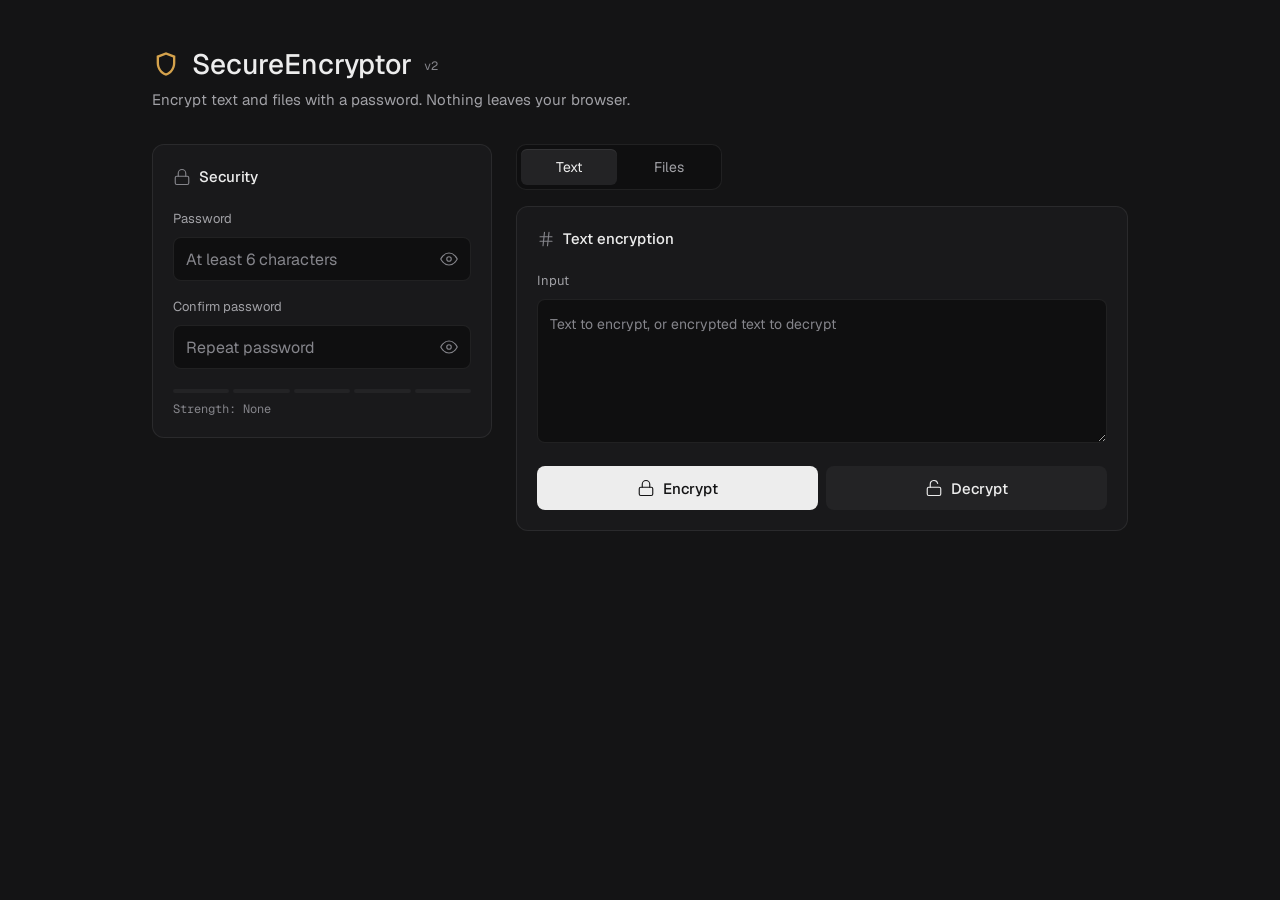
==== commit 47196876: "Remove footer text, rename to SecureEncryptor, release v1.1.1 Co-Authored-By: Claude Sonnet 5.5 <nor" ====
--- a/index.html
+++ b/index.html
@@ -3,9 +3,9 @@
 <head>
     <meta charset="UTF-8">
     <meta name="viewport" content="width=device-width, initial-scale=1.0">
-    <meta name="description" content="Secure Encryptor - AES-256-GCM encryption in your browser. Nothing is sent to a server.">
+    <meta name="description" content="SecureEncryptor - AES-256-GCM encryption in your browser. Nothing is sent to a server.">
     <meta name="theme-color" content="#141415">
-    <title>Secure Encryptor</title>
+    <title>SecureEncryptor</title>
 
     <link rel="preload" href="assets/fonts/geist-latin-wght-normal.woff2" as="font" type="font/woff2" crossorigin>
     <link rel="stylesheet" href="css/style.css">
@@ -19,7 +19,7 @@
                 <svg class="logo" viewBox="0 0 24 24" aria-hidden="true">
                     <path d="M12 2L4 5v6.09c0 5.05 3.41 9.76 8 10.91 4.59-1.15 8-5.86 8-10.91V5l-8-3zm6 9.09c0 4-2.55 7.7-6 8.83-3.45-1.13-6-4.82-6-8.83v-4.7l6-2.25 6 2.25v4.7z"/>
                 </svg>
-                <h1>Secure Encryptor</h1>
+                <h1>SecureEncryptor</h1>
                 <span class="version">v2</span>
             </div>
             <p class="subtitle">Encrypt text and files with a password. Nothing leaves your browser.</p>
@@ -206,10 +206,6 @@
             </main>
         </div>
 
-        <footer>
-            <p class="meta">AES-256-GCM · PBKDF2 · Client-side only</p>
-            <p class="footer-note">Compatible with the Android app · Open source · No data collection</p>
-        </footer>
     </div>
 
     <script src="js/crypto.js"></script>
--- a/css/style.css
+++ b/css/style.css
@@ -596,27 +596,6 @@
     background: var(--negative);
 }
 
-/* ===== FOOTER ===== */
-footer {
-    margin-top: 40px;
-    padding-top: 20px;
-    border-top: 1px solid var(--hairline);
-}
-
-.meta {
-    font-family: var(--mono);
-    font-size: 12px;
-    line-height: 16px;
-    color: var(--text-3);
-}
-
-.footer-note {
-    margin-top: 8px;
-    font-size: 13px;
-    line-height: 20px;
-    color: var(--text-3);
-}
-
 /* ===== DESKTOP ===== */
 @media (min-width: 900px) {
     .container {
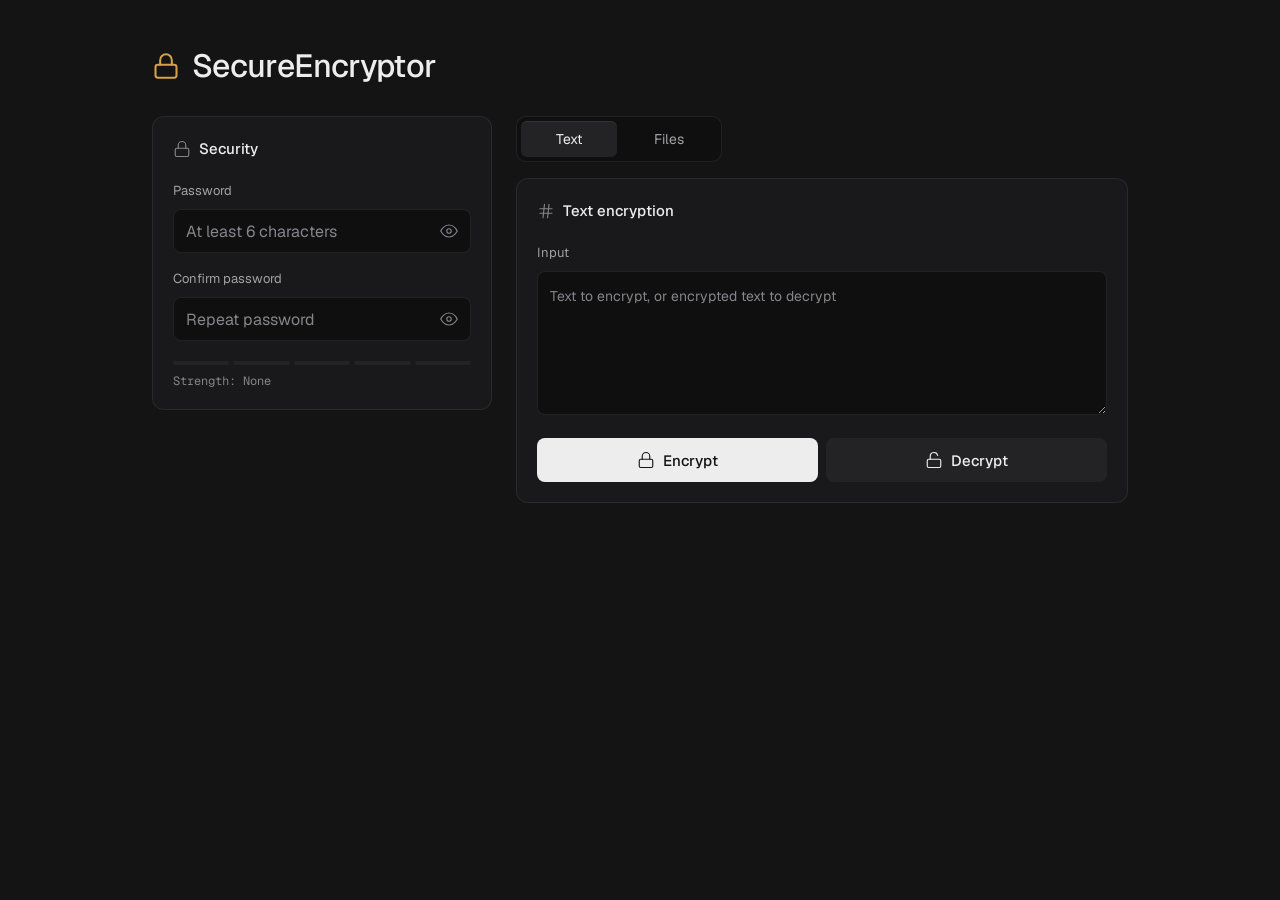
==== commit 18ca67f4: "Redraw name lockup, remove subtitle, release v1.1.2 Lock mark matches the launcher icon, wordmark ti" ====
--- a/index.html
+++ b/index.html
@@ -17,12 +17,11 @@
         <header>
             <div class="title-row">
                 <svg class="logo" viewBox="0 0 24 24" aria-hidden="true">
-                    <path d="M12 2L4 5v6.09c0 5.05 3.41 9.76 8 10.91 4.59-1.15 8-5.86 8-10.91V5l-8-3zm6 9.09c0 4-2.55 7.7-6 8.83-3.45-1.13-6-4.82-6-8.83v-4.7l6-2.25 6 2.25v4.7z"/>
+                    <rect x="3" y="11" width="18" height="11" rx="2" ry="2"/>
+                    <path d="M7 11V7a5 5 0 0 1 10 0v4"/>
                 </svg>
                 <h1>SecureEncryptor</h1>
-                <span class="version">v2</span>
             </div>
-            <p class="subtitle">Encrypt text and files with a password. Nothing leaves your browser.</p>
         </header>
 
         <div id="alert" class="alert" role="alert" aria-live="polite"></div>
--- a/css/style.css
+++ b/css/style.css
@@ -96,29 +96,18 @@
     width: 28px;
     height: 28px;
     flex: none;
-    fill: var(--accent);
+    fill: none;
+    stroke: var(--accent);
+    stroke-width: 1.75;
+    stroke-linecap: round;
+    stroke-linejoin: round;
 }
 
 h1 {
-    font-size: 28px;
-    line-height: 32px;
+    font-size: 32px;
+    line-height: 36px;
     font-weight: 500;
-}
-
-.version {
-    font-family: var(--mono);
-    font-size: 12px;
-    line-height: 16px;
-    color: var(--text-3);
-    align-self: flex-end;
-    padding-bottom: 6px;
-}
-
-.subtitle {
-    margin-top: 8px;
-    font-size: 15px;
-    line-height: 24px;
-    color: var(--text-2);
+    letter-spacing: -0.02em;
 }
 
 /* ===== LAYOUT ===== */
@@ -630,8 +619,8 @@
     }
 
     h1 {
-        font-size: 24px;
-        line-height: 28px;
+        font-size: 28px;
+        line-height: 32px;
     }
 
     .button-group .btn-text {
